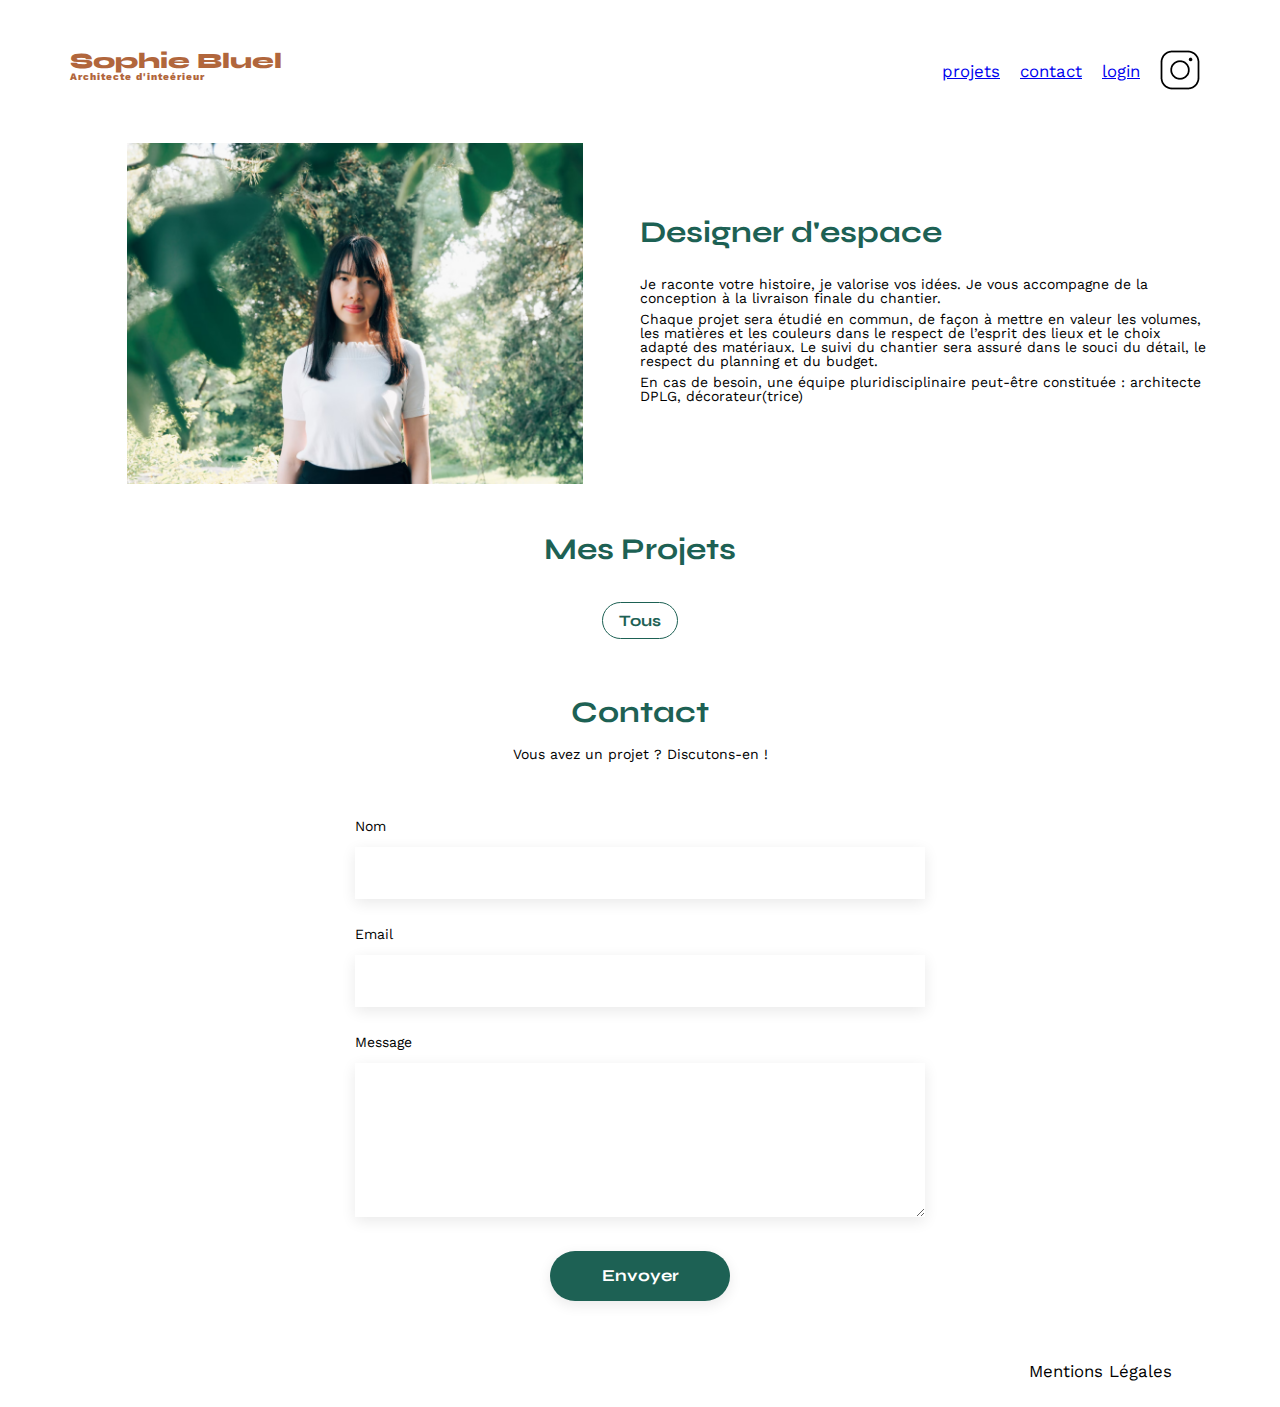
==== FrontEnd/index.html @ 3683c688 "mis een place des id de login.html" ====
<!DOCTYPE html>
<html lang="fr">
  <head>
    <meta charset="UTF-8" />
    <title>Sophie Bluel - Architecte d'intérieur</title>
    <meta name="viewport" content="width=device-width, initial-scale=1.0" />
    <link rel="preconnect" href="https://fonts.googleapis.com" />
    <link rel="preconnect" href="https://fonts.gstatic.com" crossorigin />
    <link
      href="https://fonts.googleapis.com/css2?family=Syne:wght@700;800&family=Work+Sans&display=swap"
      rel="stylesheet"
    />
    <meta name="description" content="" />
    <link rel="stylesheet" href="./assets/style.css" />
  </head>
  <body>
    <header>
      <h1>Sophie Bluel <span>Architecte d'inteérieur</span></h1>
      <nav>
        <ul>
          <li><a href="index.html" class="nav--link" aria-label="Projets">projets</li>
          <li><a href="#contact" class="nav--link" aria-label="Contact">contact</li>
          <li><a href="login.html" class="nav--link" aria-label="Login">login</a></li>
          <li><img src="./assets/icons/instagram.png" alt="Instagram" /></li>
        </ul>
      </nav>
    </header>
    <main>
      <section id="introduction">
        <figure>
          <img src="./assets/images/sophie-bluel.png" alt="" />
        </figure>
        <article>
          <h2>Designer d'espace</h2>
          <p>
            Je raconte votre histoire, je valorise vos idées. Je vous accompagne
            de la conception à la livraison finale du chantier.
          </p>
          <p>
            Chaque projet sera étudié en commun, de façon à mettre en valeur les
            volumes, les matières et les couleurs dans le respect de l’esprit
            des lieux et le choix adapté des matériaux. Le suivi du chantier
            sera assuré dans le souci du détail, le respect du planning et du
            budget.
          </p>
          <p>
            En cas de besoin, une équipe pluridisciplinaire peut-être constituée
            : architecte DPLG, décorateur(trice)
          </p>
        </article>
      </section>
      <section id="portfolio">
        <h2>Mes Projets</h2>
        <div class="categorieFilter"></div>
        <div class="gallery"></div>
      </section>
      <section id="contact">
        <h2>Contact</h2>
        <p>Vous avez un projet ? Discutons-en !</p>
        <form action="#" method="post">
          <label for="name">Nom</label>
          <input type="text" name="name" id="name" />
          <label for="email">Email</label>
          <input type="email" name="email" id="email" />
          <label for="message">Message</label>
          <textarea name="message" id="message" cols="30" rows="10"></textarea>
          <input type="submit" value="Envoyer" />
        </form>
      </section>
    </main>

    <footer class="footer--container">
      <nav class="footer--nav">
        <ul>
          <li>Mentions Légales</li>
        </ul>
      </nav>
    </footer>
    <script src="assets/app.js" type="module"></script>
  </body>
</html>
---- FrontEnd/assets/style.css ----
/* http://meyerweb.com/eric/tools/css/reset/
   v2.0 | 20110126
   License: none (public domain)
*/

html, body, div, span, applet, object, iframe,
h1, h2, h3, h4, h5, h6, p, blockquote, pre,
a, abbr, acronym, address, big, cite, code,
del, dfn, em, img, ins, kbd, q, s, samp,
small, strike, strong, sub, sup, tt, var,
b, u, i, center,
dl, dt, dd, ol, ul, li,
fieldset, form, label, legend,
table, caption, tbody, tfoot, thead, tr, th, td,
article, aside, canvas, details, embed,
figure, figcaption, footer, header, hgroup,
menu, nav, output, ruby, section, summary,
time, mark, audio, video {
	margin: 0;
	padding: 0;
	border: 0;
	font-size: 100%;
	font: inherit;
	vertical-align: baseline;
}
/* HTML5 display-role reset for older browsers */
article, aside, details, figcaption, figure,
footer, header, hgroup, menu, nav, section {
	display: block;
}
body {
	line-height: 1;
}
ol, ul {
	list-style: none;
}
blockquote, q {
	quotes: none;
}
blockquote:before, blockquote:after,
q:before, q:after {
	content: '';
	content: none;
}
table {
	border-collapse: collapse;
	border-spacing: 0;
}
/** end reset css**/
body {
	max-width: 1140px;
	margin:auto;
	font-family: 'Work Sans' ;
	font-size: 14px;
}
header {
	display: flex;
	justify-content: space-between;
	margin: 50px 0
}
section {
	margin: 50px 0
}

h1{
	display: flex;
	flex-direction: column;
	font-family: 'Syne';
	font-size: 22px;
	font-weight: 800;
	color: #B1663C
}

h1 > span {
	font-family: 'Work Sans';
	font-size:10px;
	letter-spacing: 0.1em;
;
}

h2{
	font-family: 'Syne';
	font-weight: 700;
	font-size: 30px;
	color: #1D6154
}
nav ul {
	display: flex;
	align-items: center;
	list-style-type: none;

}
nav li {
	padding: 0 10px;
	font-size: 1.2em;
}

li:hover {
	color: #B1663C;
}
#introduction {
	display: flex;
	align-items: center;
}
#introduction figure {
	flex: 1
}
#introduction img {
	display: block;
	margin: auto;
	width: 80%;
}

#introduction article {
	flex: 1
}
#introduction h2 {
	margin-bottom: 1em;
}

#introduction p {
	margin-bottom: 0.5em;
}
#portfolio h2 {
	text-align: center;
	margin-bottom: 1em;
}

.categorieFilter {
	display: flex;
	justify-content: center;
}
/* Les boutons des filtres  */
.categorieFilter button {
	margin: 0.5em;
	padding: 0.5em 1em;
	font-family: 'Syne';
	font-style: normal;
	font-weight: 700;
	font-size: 16px;
	border: none;
	background-color: transparent;
	color: #1D6154;
	cursor: pointer;
	border: 1px solid #1D6154;
	border-radius: 60px;
  }
  
  .categorieFilter button:hover {
	background-color: #1D6154;
	color: white;
  }

  .filter-btn.active {
	background-color: #1D6154;
	color: white;
  }
  


.gallery {
	width: 100%;
	display: grid;
	grid-template-columns: 1fr 1fr 1fr;
	grid-column-gap: 20px;
	grid-row-gap: 20px;
}

.gallery img {
	width: 100%;

}

figcaption {
	font-family: 'work Sans';
	padding-top: 10px;
}


#contact {
	width: 50%;
margin: auto;
}
#contact > * {
	text-align: center;

}
#contact h2{
	margin-bottom: 20px;
}
#contact form {
	text-align: left;
	margin-top:30px;
	display: flex;
	flex-direction: column;
}

#contact input {
	height: 50px;
	font-size: 1.2em;
	border: none;
	box-shadow: 0px 4px 14px rgba(0, 0, 0, 0.09);
}
#contact label {
	margin: 2em 0 1em 0;
}
#contact textarea {
	border: none;
	box-shadow: 0px 4px 14px rgba(0, 0, 0, 0.09);
}

input[type="submit"]{
	font-family: 'Syne';
	font-weight: 700;
	color: white;
	background-color: #1D6154;
	margin : 2em auto ;
	width: 180px;
	text-align: center;
	border-radius: 60px ;
}

footer nav ul {
	display: flex;
	justify-content: flex-end;
	margin: 2em
}
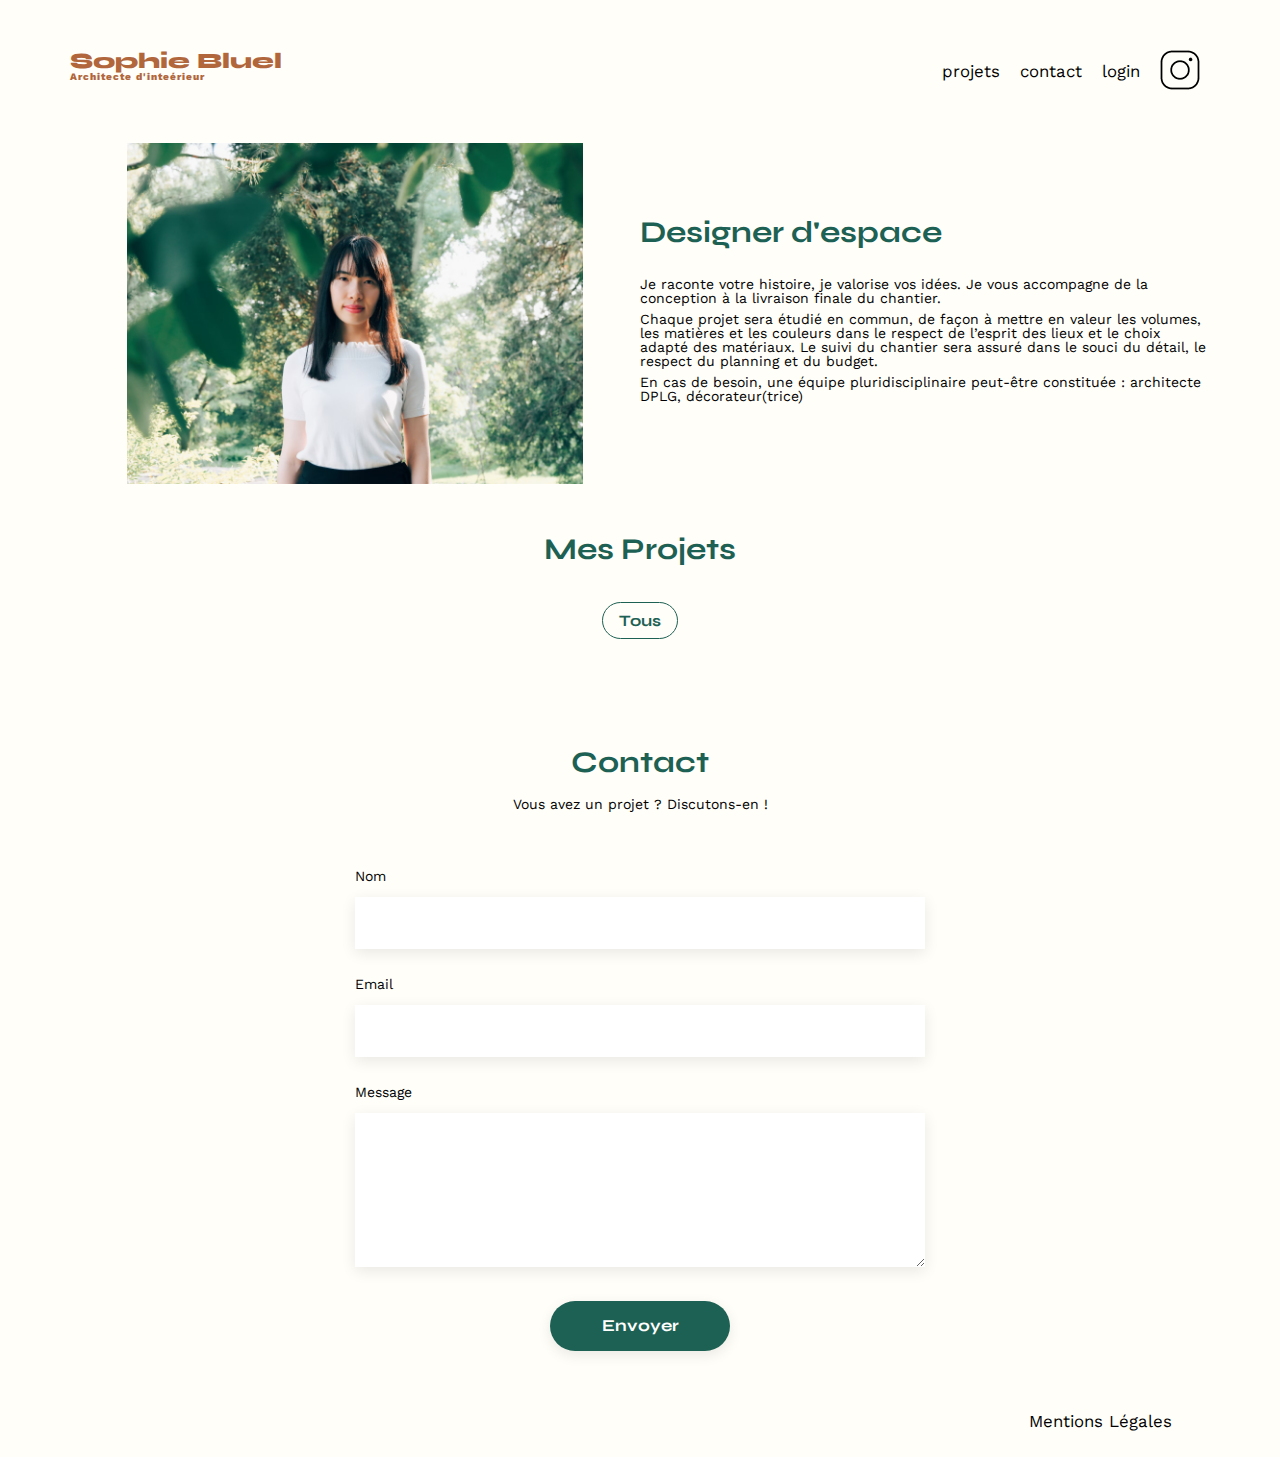
==== commit 7a61a025: "login.js ok" ====
--- a/FrontEnd/index.html
+++ b/FrontEnd/index.html
@@ -3,7 +3,8 @@
   <head>
     <meta charset="UTF-8" />
     <title>Sophie Bluel - Architecte d'intérieur</title>
-    <meta name="viewport" content="width=device-width, initial-scale=1.0" />
+    <meta name="viewport" content="width=device-width, initial-scale=1.0" /
+    <link rel="stylesheet" href="https://cdnjs.cloudflare.com/ajax/libs/modern-normalize/2.0.0/modern-normalize.min.css" integrity="sha512-4xo8blKMVCiXpTaLzQSLSw3KFOVPWhm/TRtuPVc4WG6kUgjH6J03IBuG7JZPkcWMxJ5huwaBpOpnwYElP/m6wg==" crossorigin="anonymous" referrerpolicy="no-referrer" />
     <link rel="preconnect" href="https://fonts.googleapis.com" />
     <link rel="preconnect" href="https://fonts.gstatic.com" crossorigin />
     <link
@@ -50,9 +51,12 @@
         </article>
       </section>
       <section id="portfolio">
-        <h2>Mes Projets</h2>
-        <div class="categorieFilter"></div>
+        <div class="projects-header">
+          <h2>Mes Projets</h2>
+          <div class="categorieFilter"></div>
+        </div>
         <div class="gallery"></div>
+        </div>
       </section>
       <section id="contact">
         <h2>Contact</h2>
@@ -76,6 +80,6 @@
         </ul>
       </nav>
     </footer>
-    <script src="assets/app.js" type="module"></script>
+    <script src="assets/index.js" type="module"></script>
   </body>
 </html>
--- a/FrontEnd/assets/style.css
+++ b/FrontEnd/assets/style.css
@@ -30,6 +30,7 @@
 }
 body {
 	line-height: 1;
+	background-color: #FFFEF8;
 }
 ol, ul {
 	list-style: none;
@@ -87,17 +88,27 @@
 nav ul {
 	display: flex;
 	align-items: center;
-	list-style-type: none;
-
-}
+    list-style: none;
+}
+
 nav li {
 	padding: 0 10px;
 	font-size: 1.2em;
 }
 
-li:hover {
-	color: #B1663C;
-}
+.nav--link{
+    text-decoration: none;
+    color: black;
+}
+
+nav ul li a.nav--link:hover{
+    color: #B1663C;
+}
+
+.nav--link:visited{
+    color: black;
+}
+
 #introduction {
 	display: flex;
 	align-items: center;
@@ -126,11 +137,19 @@
 	margin-bottom: 1em;
 }
 
+/* START Ajout Dev FrontEnd Les boutons des filtres  */
+.projects-header{
+	display: flex;
+	flex-direction: column;
+	justify-content: center;
+	align-content: center;
+	margin-bottom: 50px;
+}
 .categorieFilter {
 	display: flex;
 	justify-content: center;
 }
-/* Les boutons des filtres  */
+
 .categorieFilter button {
 	margin: 0.5em;
 	padding: 0.5em 1em;
@@ -155,7 +174,8 @@
 	background-color: #1D6154;
 	color: white;
   }
-  
+
+  /* END Ajout Dev FrontEnd Les boutons des filtres  */
 
 
 .gallery {
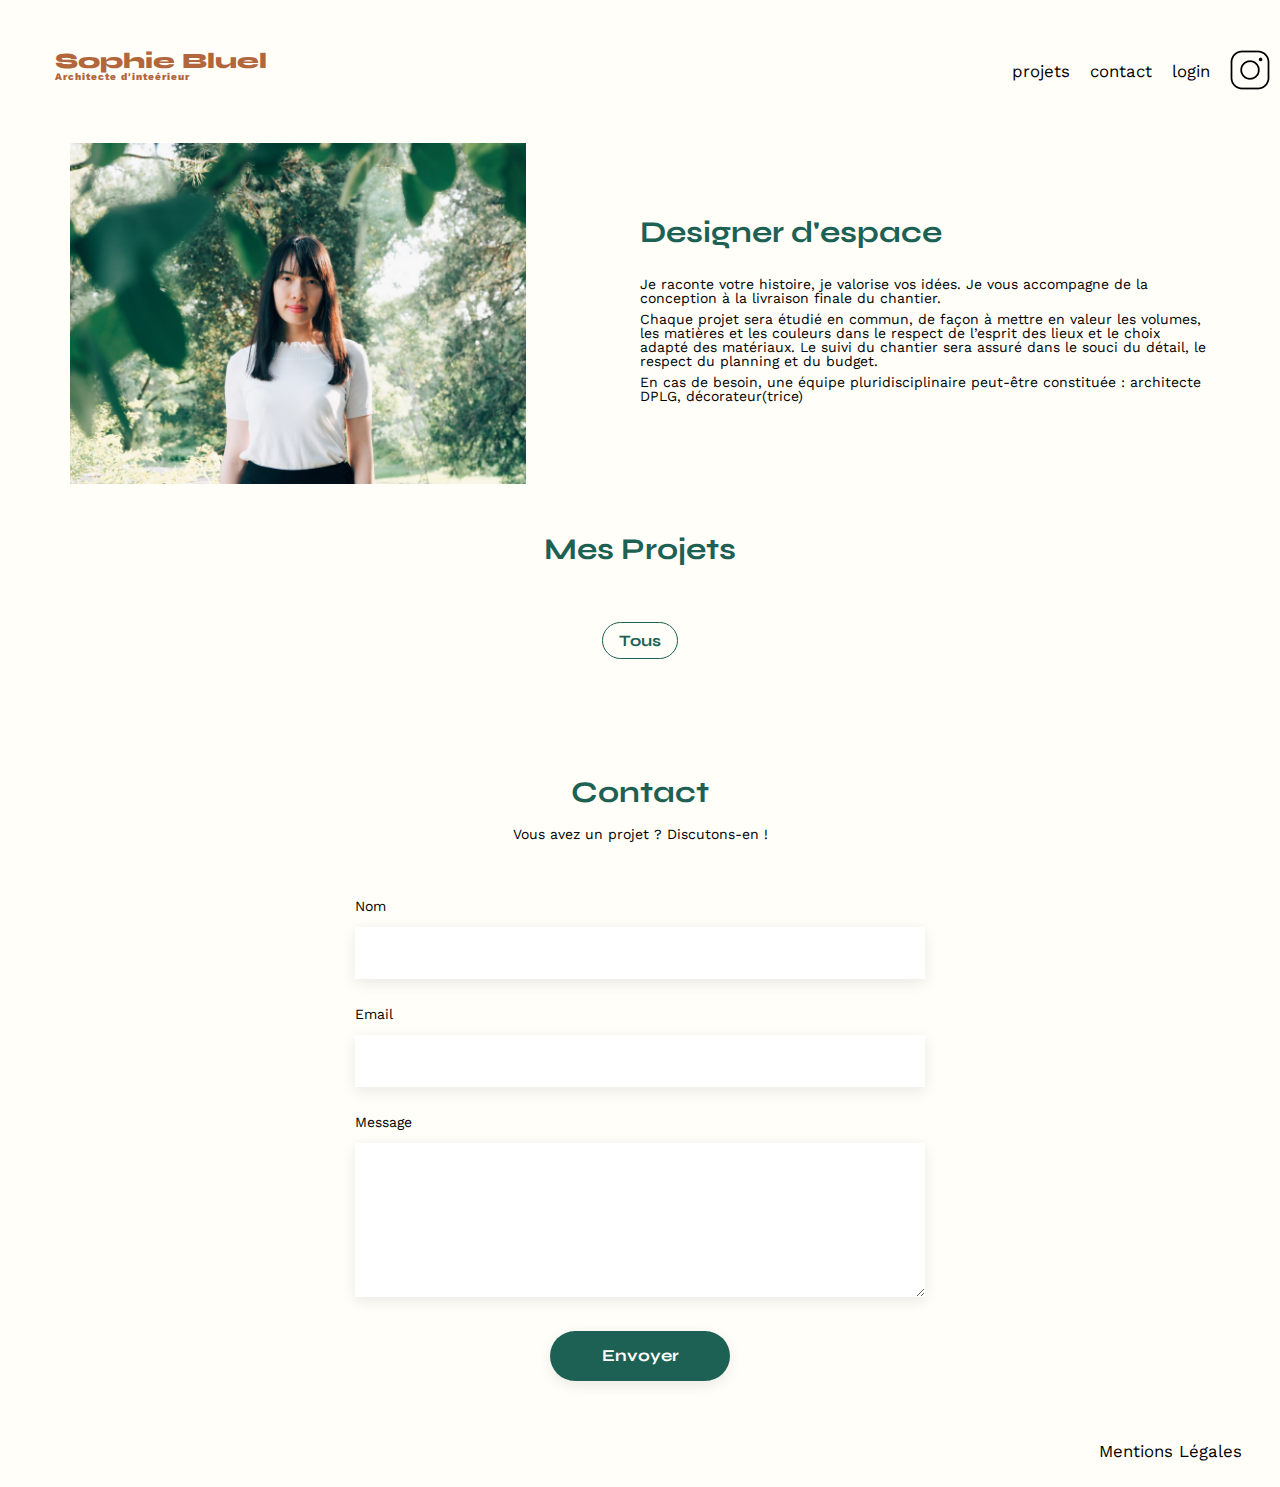
==== commit fa32ddd7: "partie login+affichage edition ok" ====
--- a/FrontEnd/index.html
+++ b/FrontEnd/index.html
@@ -15,48 +15,70 @@
     <link rel="stylesheet" href="./assets/style.css" />
   </head>
   <body>
+    <div id="edit-bar" hidden >
+      <div id="edit-bar-tools">
+        <div id="icon--edit--bar">
+          <img src="./assets/icons/edit-Icon-white.svg" alt="">
+          <span>Mode édition</span>
+        </div>
+        <button>Publier les changements</button>
+      </div>
+    </div>
     <header>
       <h1>Sophie Bluel <span>Architecte d'inteérieur</span></h1>
       <nav>
         <ul>
           <li><a href="index.html" class="nav--link" aria-label="Projets">projets</li>
           <li><a href="#contact" class="nav--link" aria-label="Contact">contact</li>
-          <li><a href="login.html" class="nav--link" aria-label="Login">login</a></li>
+          <li><a href="login.html" class="nav--link" id="login--link" aria-label="Login">login</a></li>
           <li><img src="./assets/icons/instagram.png" alt="Instagram" /></li>
         </ul>
       </nav>
     </header>
     <main>
       <section id="introduction">
-        <figure>
-          <img src="./assets/images/sophie-bluel.png" alt="" />
-        </figure>
-        <article>
-          <h2>Designer d'espace</h2>
-          <p>
-            Je raconte votre histoire, je valorise vos idées. Je vous accompagne
-            de la conception à la livraison finale du chantier.
-          </p>
-          <p>
-            Chaque projet sera étudié en commun, de façon à mettre en valeur les
-            volumes, les matières et les couleurs dans le respect de l’esprit
-            des lieux et le choix adapté des matériaux. Le suivi du chantier
-            sera assuré dans le souci du détail, le respect du planning et du
-            budget.
-          </p>
-          <p>
-            En cas de besoin, une équipe pluridisciplinaire peut-être constituée
-            : architecte DPLG, décorateur(trice)
-          </p>
-        </article>
+        <div class="presentation">
+          <figure>
+            <img src="./assets/images/sophie-bluel.png" alt="" />
+          </figure>
+          <article>
+            <h2>Designer d'espace</h2>
+            <p>
+              Je raconte votre histoire, je valorise vos idées. Je vous accompagne
+              de la conception à la livraison finale du chantier.
+            </p>
+            <p>
+              Chaque projet sera étudié en commun, de façon à mettre en valeur les
+              volumes, les matières et les couleurs dans le respect de l’esprit
+              des lieux et le choix adapté des matériaux. Le suivi du chantier
+              sera assuré dans le souci du détail, le respect du planning et du
+              budget.
+            </p>
+            <p>
+              En cas de besoin, une équipe pluridisciplinaire peut-être constituée
+              : architecte DPLG, décorateur(trice)
+            </p>
+          </article>
+        </div>
+        <a href="#">
+        <div class="edit--presentation" hidden >
+        <img src="./assets/icons/edit-Icon.svg" id="edit--SVGpresentation" alt="bouton pour editer la partie présentation">
+        </div>
+        </a>
       </section>
       <section id="portfolio">
         <div class="projects-header">
-          <h2>Mes Projets</h2>
-          <div class="categorieFilter"></div>
+          <div class="edit--project">
+            <h2>Mes Projets</h2>
+            <a href="#">
+              <div class="edit--svg" hidden>
+                <img src="./assets/icons/edit-Icon.svg" id="edit--icon--project" alt="">
+              </div> 
+            </a>
+          </div>
         </div>
+        <div class="categorieFilter" hidden></div>
         <div class="gallery"></div>
-        </div>
       </section>
       <section id="contact">
         <h2>Contact</h2>
--- a/FrontEnd/assets/style.css
+++ b/FrontEnd/assets/style.css
@@ -49,15 +49,63 @@
 }
 /** end reset css**/
 body {
-	max-width: 1140px;
+	max-width: 1440px;
 	margin:auto;
 	font-family: 'Work Sans' ;
 	font-size: 14px;
 }
+
+/* LA BARRE D EDITION  */
+
+#edit-bar {
+	/* display: flex; */
+	justify-content: center;
+	width: 100%;
+	height: 59px;
+	background-color: rgb(0, 0, 0);
+	color: white;
+	text-align: center;
+  }
+
+  #edit-bar-tools{
+	display: flex;
+    align-items: center;
+    width: 350px;
+    justify-content: space-between;
+  }
+
+  .connected{
+	display: flex;
+  }
+
+  #icon--edit--bar{
+	display: flex;
+    align-items: center;
+    width: 110px;
+    justify-content: space-between;
+  }
+  #edit-bar button {
+	width: 216px;
+	height: 38px;
+	background-color: white;
+	color: black;
+	font-size: 16px;
+	border: none;
+	border-radius: 20px;
+	cursor: pointer;
+  }
+
+
 header {
 	display: flex;
 	justify-content: space-between;
+	width: 100%;
 	margin: 50px 0
+}
+
+main {
+	max-width: 1140px;
+	margin: auto;
 }
 section {
 	margin: 50px 0
@@ -69,7 +117,8 @@
 	font-family: 'Syne';
 	font-size: 22px;
 	font-weight: 800;
-	color: #B1663C
+	color: #B1663C;
+	margin-left: 55px;;
 }
 
 h1 > span {
@@ -111,14 +160,15 @@
 
 #introduction {
 	display: flex;
-	align-items: center;
+	flex-direction: column;
+	align-items: start;
 }
 #introduction figure {
 	flex: 1
 }
 #introduction img {
 	display: block;
-	margin: auto;
+	/* margin: auto; */
 	width: 80%;
 }
 
@@ -132,9 +182,21 @@
 #introduction p {
 	margin-bottom: 0.5em;
 }
-#portfolio h2 {
+/* #portfolio h2 {
 	text-align: center;
-	margin-bottom: 1em;
+	
+} */
+
+.presentation{
+	display: flex;
+	align-items: center;
+}
+
+.edit--presentation{
+	margin-top: 15px;
+	width: 130px;
+	height: auto;
+	
 }
 
 /* START Ajout Dev FrontEnd Les boutons des filtres  */
@@ -143,8 +205,23 @@
 	flex-direction: column;
 	justify-content: center;
 	align-content: center;
+	align-items: center;
 	margin-bottom: 50px;
 }
+
+.edit--project{
+	display: flex;
+	align-items: center;
+	justify-content: space-between;
+	width: 30%;
+	/* margin-bottom: 50px; */
+	margin-left: 150px;
+}
+
+.edit--svg{
+	width: 130px;
+}
+
 .categorieFilter {
 	display: flex;
 	justify-content: center;
@@ -177,13 +254,13 @@
 
   /* END Ajout Dev FrontEnd Les boutons des filtres  */
 
-
 .gallery {
 	width: 100%;
 	display: grid;
 	grid-template-columns: 1fr 1fr 1fr;
 	grid-column-gap: 20px;
 	grid-row-gap: 20px;
+	margin-top: 60px;
 }
 
 .gallery img {
@@ -195,7 +272,6 @@
 	font-family: 'work Sans';
 	padding-top: 10px;
 }
-
 
 #contact {
 	width: 50%;
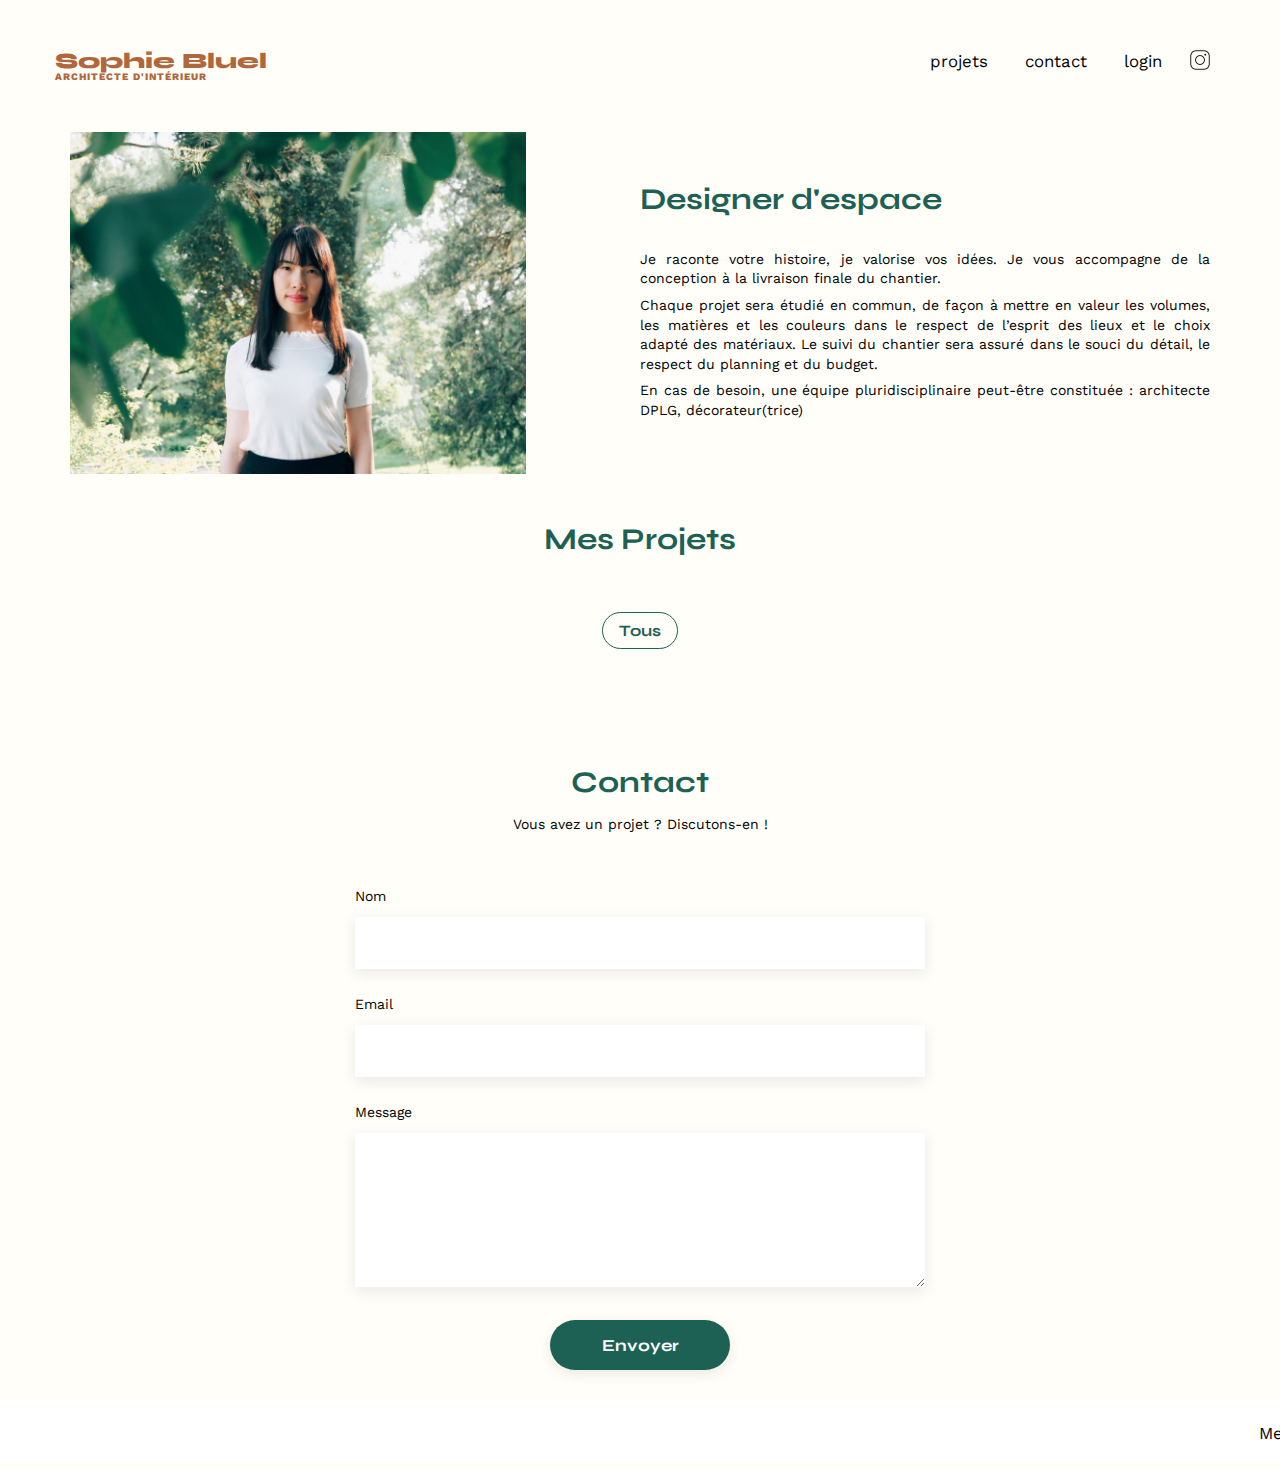
==== commit 45f02bac: "affichage des works dans modaleDeletWork + cosmetique site" ====
--- a/FrontEnd/index.html
+++ b/FrontEnd/index.html
@@ -11,10 +11,14 @@
       href="https://fonts.googleapis.com/css2?family=Syne:wght@700;800&family=Work+Sans&display=swap"
       rel="stylesheet"
     />
+    <script src="https://kit.fontawesome.com/3b6361b144.js" crossorigin="anonymous"></script>
     <meta name="description" content="" />
     <link rel="stylesheet" href="./assets/style.css" />
+    <link rel="stylesheet" href="./assets/modalDeleteWork.css">
+    <link rel="stylesheet" href="./assets/modalAddWork.css">
   </head>
   <body>
+    
     <div id="edit-bar" hidden >
       <div id="edit-bar-tools">
         <div id="icon--edit--bar">
@@ -25,13 +29,13 @@
       </div>
     </div>
     <header>
-      <h1>Sophie Bluel <span>Architecte d'inteérieur</span></h1>
-      <nav>
+      <h1>Sophie Bluel <span>ARCHITECTE D'INTÉRIEUR</span></h1>
+      <nav class="navigation">
         <ul>
           <li><a href="index.html" class="nav--link" aria-label="Projets">projets</li>
           <li><a href="#contact" class="nav--link" aria-label="Contact">contact</li>
           <li><a href="login.html" class="nav--link" id="login--link" aria-label="Login">login</a></li>
-          <li><img src="./assets/icons/instagram.png" alt="Instagram" /></li>
+          <li><a href="#"><img src="./assets/icons/instagram.png" id="instagram" alt="Instagram" /></a></li>
         </ul>
       </nav>
     </header>
@@ -71,9 +75,9 @@
           <div class="edit--project">
             <h2>Mes Projets</h2>
             <a href="#">
-              <div class="edit--svg" hidden>
-                <img src="./assets/icons/edit-Icon.svg" id="edit--icon--project" alt="">
-              </div> 
+              <div class="edit--svg" id="edit--svg" hidden>
+                <img src="./assets/icons/edit-Icon.svg" alt="">
+            </div> 
             </a>
           </div>
         </div>
@@ -102,6 +106,35 @@
         </ul>
       </nav>
     </footer>
+   
+    <aside class="modal-delete-work-container" hidden>
+      <div class="overlay"></div>
+      <div class="modal-delete-work">
+        <button class="close-modal-btn"><img src="./assets/icons/close.svg" alt=""></button>
+        <div class="modal-delete-title">
+          <h3>Galerie photo</h3>
+        </div>
+        <div class="modal-delete-figure"></div>
+        <hr class="modal-delete-separator">
+        <button type="submit" class="modal-addwork-button">Ajouter une photo</button>  
+        <p class="delete-gallery">Supprimer la galerie</p>      
+      </div>
+    </aside>
+
+    <!-- <div class="modal-addWork">
+      <div class="modal-addwork-overlay"></div>
+      <div class="modal-addwork-nav"></div>
+      <div class="modal-addwork-title"></div>
+      <form class="modal-addwork-form">
+        <div class="modal-addwork-figure"></div>
+        <div class="modal-addwork-title-figure"></div>
+        <div class="modal-addwork-categorie"></div>
+        <div class="modal-addwork-separator"></div>
+        <button type="submit" class="modal-addwork-validate"></button>
+      </form>
+    </div> -->
     <script src="assets/index.js" type="module"></script>
+    <script src="assets/modalDeletWork.js" type="module"></script>
+    <script src="assets/modalAddWork.js" type="module"></script>
   </body>
 </html>
--- a/FrontEnd/assets/style.css
+++ b/FrontEnd/assets/style.css
@@ -100,7 +100,8 @@
 	display: flex;
 	justify-content: space-between;
 	width: 100%;
-	margin: 50px 0
+	margin: 50px 0;
+	
 }
 
 main {
@@ -134,10 +135,17 @@
 	font-size: 30px;
 	color: #1D6154
 }
+
+.navigation{
+	margin-right: 60px;
+	width: 300px;
+}
+
 nav ul {
 	display: flex;
 	align-items: center;
     list-style: none;
+	justify-content: space-between;
 }
 
 nav li {
@@ -156,6 +164,10 @@
 
 .nav--link:visited{
     color: black;
+}
+
+#instagram{
+	width: 20px;
 }
 
 #introduction {
@@ -174,7 +186,17 @@
 
 #introduction article {
 	flex: 1
-}
+	
+}
+
+article {
+	line-height: 1.4;
+}
+
+article p{
+	text-align: justify;
+}
+
 #introduction h2 {
 	margin-bottom: 1em;
 }
@@ -194,7 +216,7 @@
 
 .edit--presentation{
 	margin-top: 15px;
-	width: 130px;
+	width: 100px;
 	height: auto;
 	
 }
@@ -322,3 +344,13 @@
 	margin: 2em
 }
 
+.footer--container{
+    /* position: absolute; */
+    display: flex;
+    align-items: center;
+    justify-content: flex-end;
+
+    width: 1440px;
+    height: 60px;
+    background-color: rgb(255, 255, 255);
+}--- a/FrontEnd/assets/modalDeleteWork.css
+++ b/FrontEnd/assets/modalDeleteWork.css
@@ -0,0 +1,115 @@
+
+
+.modal-delete-work-container {
+  position: fixed;
+  top: 0;
+  left: 0;
+  width: 100%;
+  height: 100%;
+  display: flex;
+  justify-content: center;
+  align-items: center;
+  z-index: 9999;
+  display: none;
+}
+
+/* .modal-delete-work-container.active {
+  display: flex;
+} */
+
+
+.overlay {
+  position: fixed;
+  top: 0;
+  left: 0;
+  width: 100%;
+  height: 100%;
+  background: rgba(0, 0, 0, 0.5);
+  z-index: 1;
+}
+
+.modal-delete-work {
+  position: relative;
+  width: 630px;
+  height: 730px;
+  background-color: white;
+  border-radius: 10px;
+  z-index: 2;
+  display: flex;
+  flex-direction: column;
+  align-items: center;
+ }
+
+
+
+.close-modal-btn {
+  position: absolute;
+  top: 25px;
+  right: 25px;
+  background: none;
+  border: none;
+  cursor: pointer;
+  padding: 0;
+  outline: none;
+  font-size: 1.5em; 
+  color: #333; 
+}
+
+.modal-delete-title{
+  margin-top: 60px;
+  font-size: 26px;
+  letter-spacing: 2px;
+}
+
+.modal-delete-figure{
+  width: 425px;
+  height: 380px;
+  /* background-color: red; */
+  margin-top: 45px;
+  margin-bottom: 45px;
+  display: flex;
+  flex-wrap: wrap;
+  justify-content: space-between;
+}
+
+.modal-delete-figure img {
+  width: 80px;
+  height: 110px;
+}
+
+.modal-delete-separator{
+  border: none;
+  border-top: 1px solid #B3B3B3;
+  width: 425px;
+}
+
+.modal-addwork-button{
+  margin-top: 35px;
+  background-color: #1D6154 ;
+  width: 237px;
+  height: 36px;
+  font-family: "syne";
+  font-size: 14px;
+  color: white;
+  border: none;
+  border-radius: 60px;
+  cursor: pointer;
+  transition: background-color 0.3s ease, color 0.3s ease;
+}
+
+.modal-addwork-button:hover{
+  background-color: white;
+  color: #1D6154;
+  border: 1px solid #1D6154;
+}
+
+.delete-gallery{
+  font-family: "syne";
+  color: #D65353;
+  margin-top: 20px;
+  /* line-height: 17px; */
+}
+
+
+
+
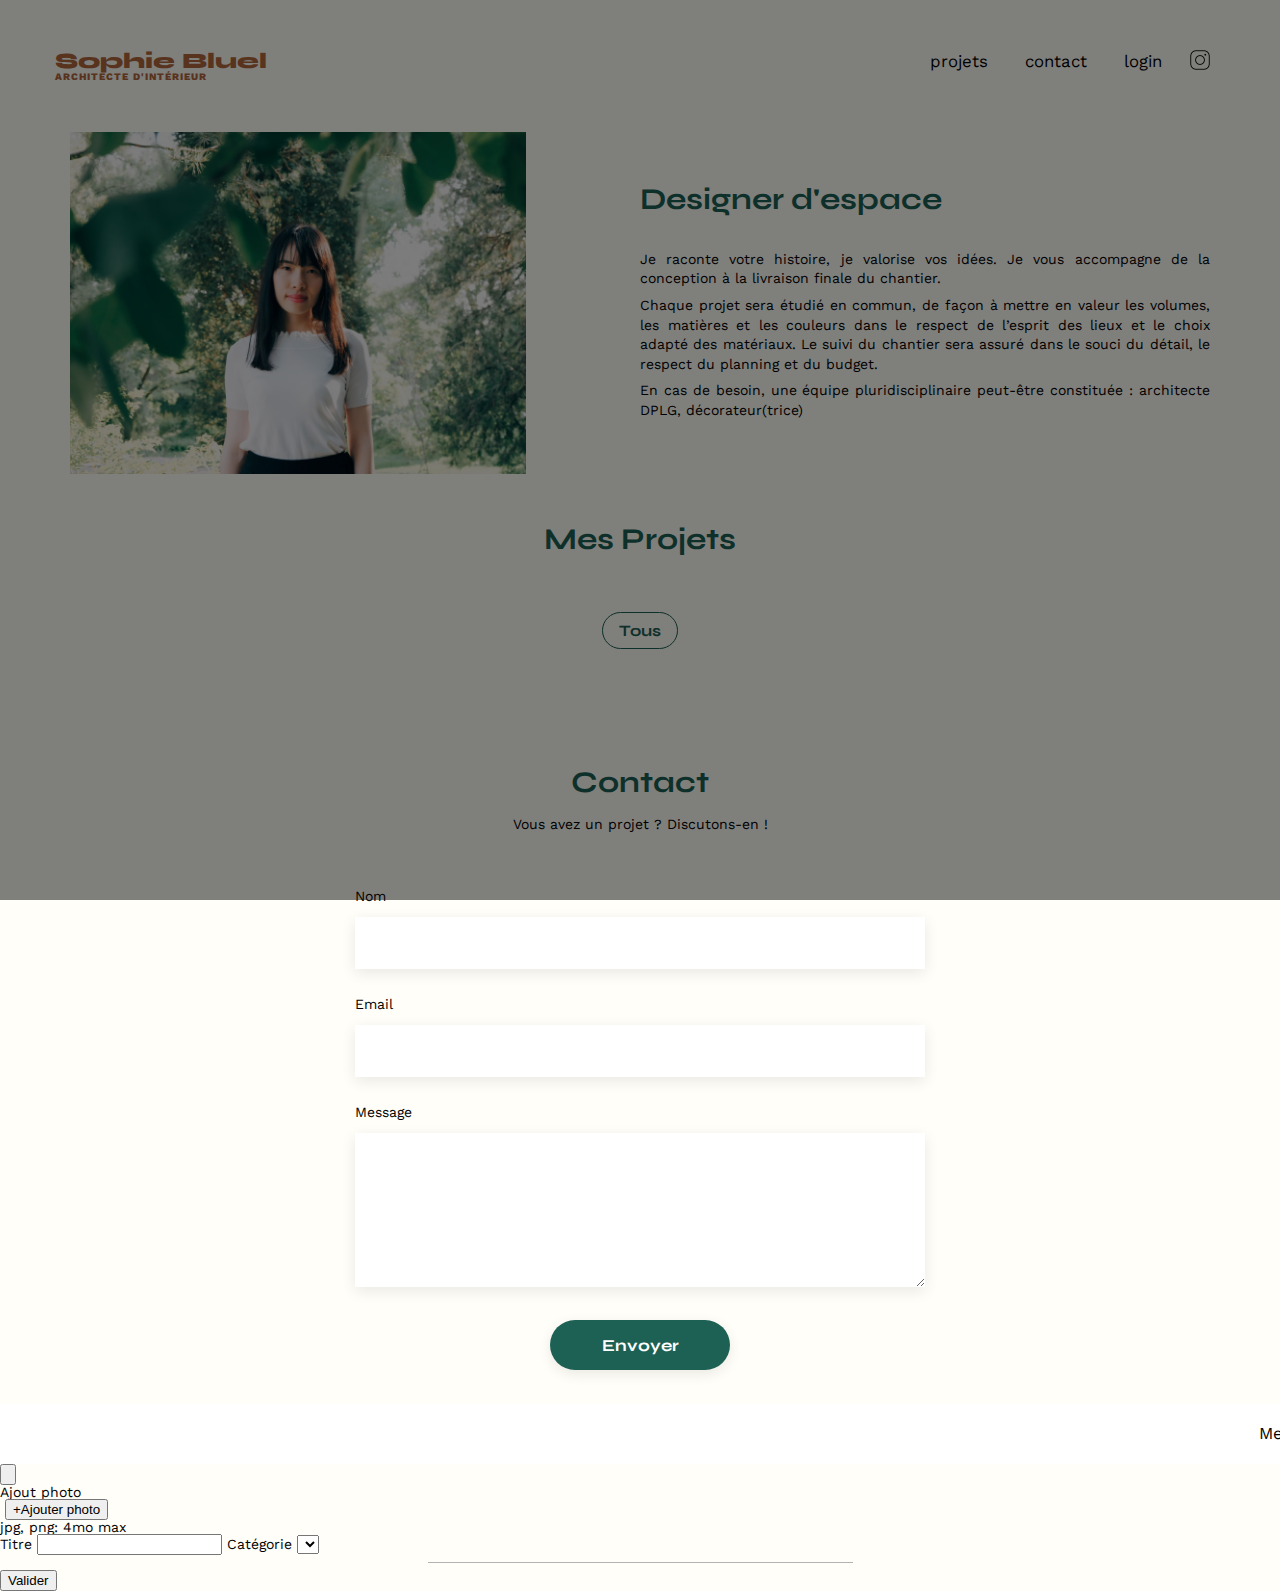
==== commit 8561667f: "ajout des catégories dans modal-addwork-categorie" ====
--- a/FrontEnd/index.html
+++ b/FrontEnd/index.html
@@ -121,20 +121,34 @@
       </div>
     </aside>
 
-    <!-- <div class="modal-addWork">
-      <div class="modal-addwork-overlay"></div>
-      <div class="modal-addwork-nav"></div>
-      <div class="modal-addwork-title"></div>
-      <form class="modal-addwork-form">
-        <div class="modal-addwork-figure"></div>
-        <div class="modal-addwork-title-figure"></div>
-        <div class="modal-addwork-categorie"></div>
-        <div class="modal-addwork-separator"></div>
-        <button type="submit" class="modal-addwork-validate"></button>
-      </form>
-    </div> -->
+    <aside class="modal-addWork-container" hidden>
+      <div class="overlay"></div>
+        <div class="modal-addWork">
+        <button class="arroback-btn"><img src="./assets/icons/Arrow_Back.svg" alt=""></button>
+        <button class="close-modal-btn"><img src="./assets/icons/close.svg" alt=""></button>
+        <div class="modal-addwork-title">
+          <h3>Ajout photo</h3>
+        </div>
+        <form class="modal-addwork-form">
+          <div class="modal-addwork-figure">
+            <img src="./assets/icons/picture.svg" id="addwork-img" alt="">
+            <button class="addwork-btn" >+Ajouter photo</button>
+            <p>jpg, png: 4mo max</p>
+          </div>
+          <label for="addtitle">Titre</label>
+          <input type="text" name="addtitle" class="modal-addwork-title-figure">
+          <label for="addlist">Catégorie</label>
+          <select name="addlist" class="modal-addwork-categorie"></select>
+          <hr class="modal-delete-separator">
+          <button type="submit"class="modal-addwork-validate">Valider</button>
+        </form>
+      </div>
+    </aside>
+
     <script src="assets/index.js" type="module"></script>
     <script src="assets/modalDeletWork.js" type="module"></script>
     <script src="assets/modalAddWork.js" type="module"></script>
   </body>
 </html>
+
+
--- a/FrontEnd/assets/modalDeleteWork.css
+++ b/FrontEnd/assets/modalDeleteWork.css
@@ -61,6 +61,47 @@
   letter-spacing: 2px;
 }
 
+.work-item-modal {
+  position: relative;
+  width: 80px;
+  height: 105px;
+  overflow: hidden;
+}
+
+.overlay-image-container {
+  position: absolute;
+  top: 5px;
+  right: 30px;
+  display: flex;
+  justify-content: center;
+  align-items: center;
+  opacity: 0;
+  transition: opacity 0.3s ease-in-out;
+}
+
+.work-item-modal:hover .overlay-image-container {
+  opacity: 1;
+}
+
+#overlay-image {
+  /* Vous pouvez ajuster la taille de l'image de superposition ici */
+  width: 20px;
+  height: 20PX;
+}
+
+#delete-icon {
+  position: absolute;
+  top: 5px;
+  right: 5px;
+  width: 20px;
+  height: 20px;
+  cursor: pointer;
+}
+
+.delete-icon:hover {
+  opacity: 1;
+}
+
 .modal-delete-figure{
   width: 425px;
   height: 380px;
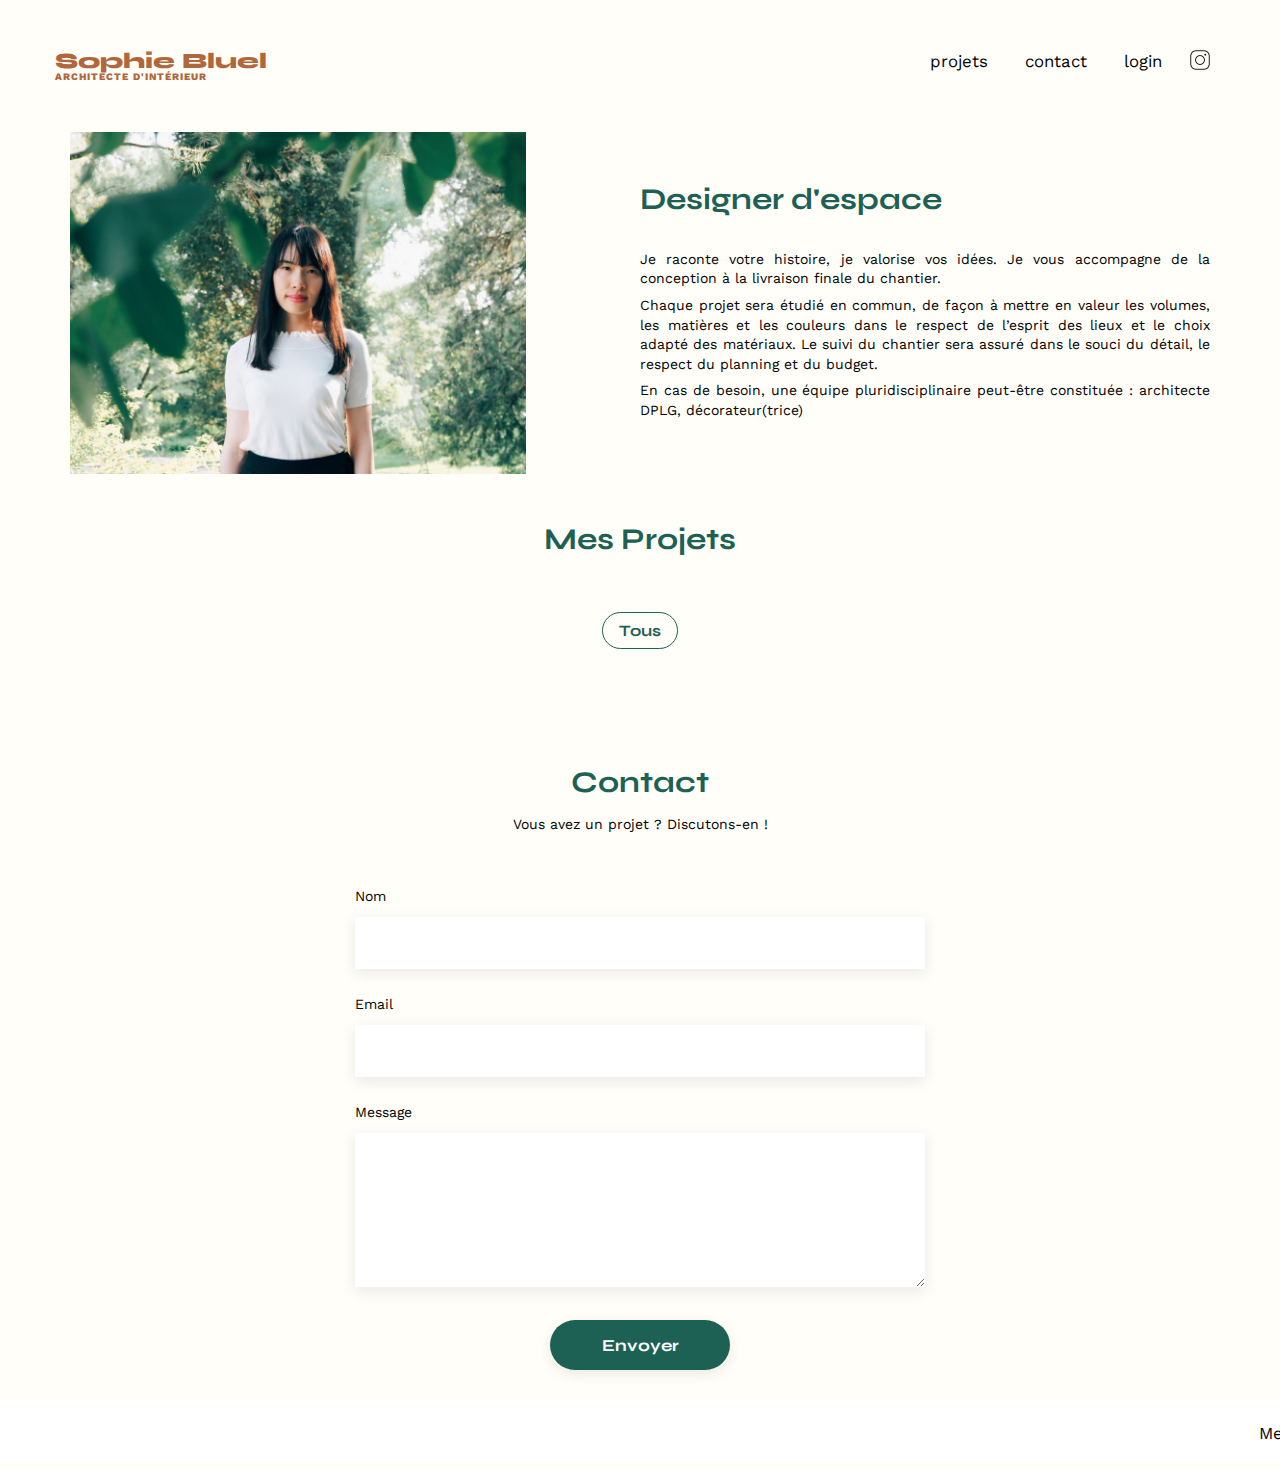
==== commit 01a26682: "selection d'une image par type et size" ====
--- a/FrontEnd/index.html
+++ b/FrontEnd/index.html
@@ -131,15 +131,19 @@
         </div>
         <form class="modal-addwork-form">
           <div class="modal-addwork-figure">
-            <img src="./assets/icons/picture.svg" id="addwork-img" alt="">
-            <button class="addwork-btn" >+Ajouter photo</button>
-            <p>jpg, png: 4mo max</p>
+            <div class="display-figure"></div>
+            <div class="figure-initial" >
+              <img src="./assets/icons/picture.svg" id="addwork-img" alt="">
+              <button class="addwork-btn" id="uploadButton" >+Ajouter photo</button>
+              <p>jpg, png: 4mo max</p>
+            </div>
           </div>
           <label for="addtitle">Titre</label>
           <input type="text" name="addtitle" class="modal-addwork-title-figure">
           <label for="addlist">Catégorie</label>
           <select name="addlist" class="modal-addwork-categorie"></select>
           <hr class="modal-delete-separator">
+          <div class="modal-addwork-error"><p>error message</p></div>
           <button type="submit"class="modal-addwork-validate">Valider</button>
         </form>
       </div>
--- a/FrontEnd/assets/modalAddWork.css
+++ b/FrontEnd/assets/modalAddWork.css
@@ -0,0 +1,153 @@
+.modal-addWork-container{
+    position: fixed;
+    top: 0;
+    left: 0;
+    width: 100%;
+    height: 100%;
+    display: flex;
+    justify-content: center;
+    align-items: center;
+    z-index: 9999;
+    display: none;   
+      
+}
+
+.modal-addWork{
+    position: relative;
+    width: 630px;
+    height: 730px;
+    background-color: white;
+    border-radius: 10px;
+    z-index: 2;
+    display: flex;
+    flex-direction: column;
+    align-items: center;
+}
+
+.arroback-btn{
+    position: absolute;
+    top: 25px;
+    left: 25px;
+    background: none;
+    border: none;
+    cursor: pointer;
+    padding: 0;
+    outline: none;
+    font-size: 1.5em; 
+    color: #333; 
+
+}
+
+.modal-addwork-title{
+    margin-top: 60px;
+    font-size: 26px;
+    letter-spacing: 2px;
+}
+
+.modal-addwork-form{
+    /* width: 425px; */
+    /* height: 380px; */
+    /* background-color: red; */
+    margin-top: 45px;
+    margin-bottom: 45px;
+    display: flex;
+    flex-wrap: wrap;
+    justify-content: space-between;
+    flex-direction: column;
+    align-items: center;
+}
+
+.modal-addwork-figure{
+    width: 420px;
+    height: 169px;
+    background: #E8F1F7;
+    border-radius: 3px;
+    margin-bottom: 30px ;
+    display: flex;
+    flex-direction: column;
+    justify-content: center;
+    align-items: center;
+}
+
+.display-figure {
+    overflow: hidden;
+  }
+.display-figure img {
+    max-width: 100%;
+    height: auto;
+  }
+  
+
+
+.figure-initial{
+    display: flex;
+    flex-direction: column;
+    justify-content: center;
+    align-items: center;
+    width: 90%;
+    
+}
+
+#addwork-img{
+    width: 60px ;
+    margin-bottom: 20px;
+    margin-top: 20px;
+}
+
+.addwork-btn{
+    width: 173px;
+    height: 36px;
+    background: #CBD6DC;
+    font-size: 14px;
+    color: #306685;
+    border-radius: 50px;
+    border: none;
+    margin-bottom: 10px;
+    cursor: pointer;
+}
+
+.addwork-btn:hover{
+    background:#306685;
+    color: #CBD6DC;
+}
+
+.modal-addwork-figure p{
+    color: #444444;
+    font-size: 10px;
+}
+
+.modal-addwork-form label{
+    margin-right: auto;
+    /* margin-bottom: 10px; */
+    text-align: left;
+    margin-bottom: 10px;
+}
+
+.modal-addwork-title-figure, .modal-addwork-categorie{
+    border: none;
+    width: 420px;
+	height: 50px;
+    margin-bottom: 20px;
+	font-size: 1.2em;
+	box-shadow: 0px 4px 14px rgba(0, 0, 0, 0.09);
+}
+.modal-addwork-categorie{
+    margin-bottom: 50px;
+}
+
+.modal-addwork-error{
+    padding-top: 15px;
+    font-family: "syne";
+    font-size: 14px;
+    color: rgba(253, 48, 89, 0.719);
+}
+.modal-addwork-validate{
+    width: 237px;
+height: 36px;
+background: #A7A7A7;
+border-radius: 60px;
+border: none;
+font-size: 14px ;
+color: #ffffff;
+margin-top: 20px;
+}
